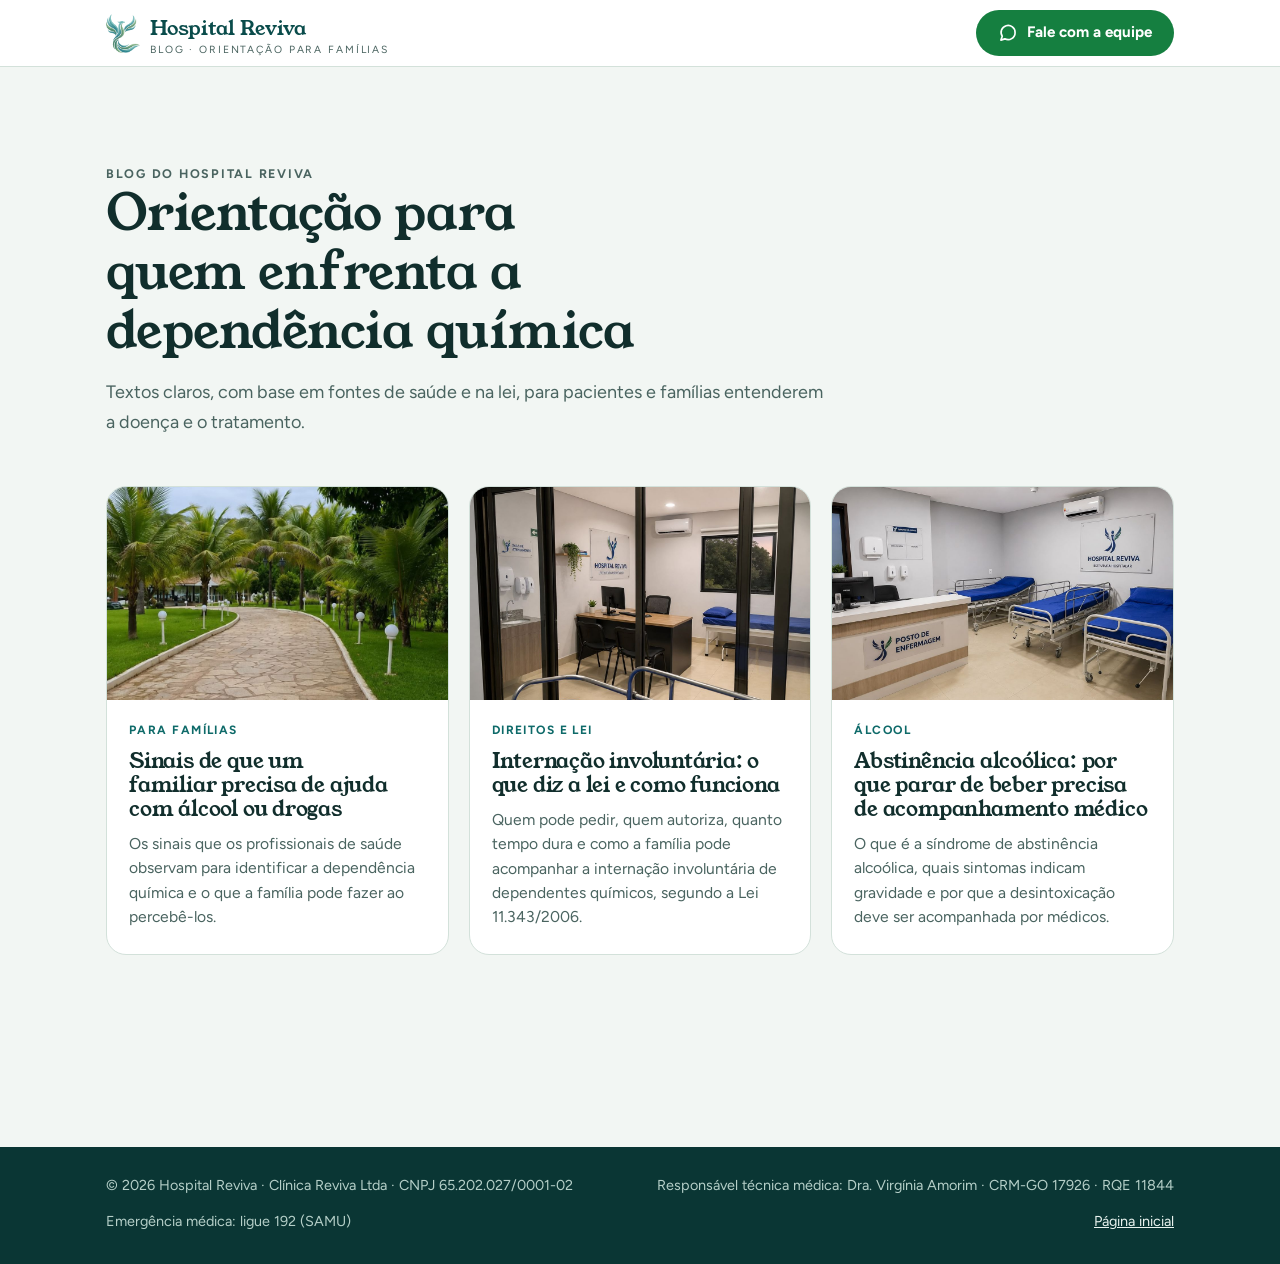
==== blog/index.html @ e524a152 "Adiciona blog, equipe, responsável técnica e dados da empresa - Blog com 3 artigos para famílias (si" ====
<!doctype html>
<html lang="pt-BR">
<head>
<meta charset="utf-8">
<meta name="viewport" content="width=device-width, initial-scale=1, viewport-fit=cover">
<title>Blog do Hospital Reviva | Orientação sobre dependência química</title>
<meta name="description" content="Artigos sobre dependência química, alcoolismo e tratamento para pacientes e famílias, do Hospital Reviva em Anápolis-GO.">
<link rel="canonical" href="https://hospitalreviva.com.br/blog/">
<meta property="og:type" content="article">
<meta property="og:locale" content="pt_BR">
<meta property="og:title" content="Blog do Hospital Reviva | Orientação sobre dependência química">
<meta property="og:description" content="Artigos sobre dependência química, alcoolismo e tratamento para pacientes e famílias, do Hospital Reviva em Anápolis-GO.">
<meta property="og:image" content="https://hospitalreviva.com.br/img/sede-jardim.jpg">
<meta name="theme-color" content="#0D4442">
<link rel="icon" type="image/png" href="../img/fenix.png">
<link rel="preconnect" href="https://fonts.googleapis.com">
<link rel="preconnect" href="https://fonts.gstatic.com" crossorigin>
<link rel="stylesheet" href="https://fonts.googleapis.com/css2?family=Young+Serif&family=Figtree:wght@400;500;600;700&display=swap">
<link rel="stylesheet" href="blog.css">
<script type="application/ld+json">{"@context": "https://schema.org", "@type": "Blog", "name": "Blog do Hospital Reviva", "url": "https://hospitalreviva.com.br/blog/", "inLanguage": "pt-BR", "publisher": {"@type": "Organization", "name": "Hospital Reviva"}}</script>
</head>
<body>
<header class="nav"><div class="wrap">
  <a class="brand" href="../"><img src="../img/fenix.png" alt="" width="34" height="39"><span><strong>Hospital Reviva</strong><small>Blog · Orientação para famílias</small></span></a>
  <a class="btn btn-wa" href="https://wa.me/5562992260937?text=Ol%C3%A1!%20Vim%20pelo%20blog%20do%20Hospital%20Reviva%20e%20gostaria%20de%20orienta%C3%A7%C3%A3o." target="_blank" rel="noopener" data-wa="blog-header"><svg viewBox="0 0 24 24" aria-hidden="true"><path fill="none" stroke="currentColor" stroke-width="2" stroke-linecap="round" stroke-linejoin="round" d="M20.5 11.6a8.4 8.4 0 0 1-12.3 7.4L3.5 20.5l1.6-4.5A8.4 8.4 0 1 1 20.5 11.6Z"/></svg><span>Fale<span class="long"> com a equipe</span></span></a>
</div></header>
<main>
<section class="blog-hero"><div class="wrap">
  <p class="eyebrow">Blog do Hospital Reviva</p>
  <h1>Orientação para quem enfrenta a dependência química</h1>
  <p>Textos claros, com base em fontes de saúde e na lei, para pacientes e famílias entenderem a doença e o tratamento.</p>
</div></section>
<section><div class="wrap"><div class="posts"><a class="post" href="sinais-de-dependencia-quimica.html"><img src="../img/alameda.jpg" alt="" loading="lazy" width="1200" height="750">
  <div><span class="tag">Para famílias</span><h2>Sinais de que um familiar precisa de ajuda com álcool ou drogas</h2><p>Os sinais que os profissionais de saúde observam para identificar a dependência química e o que a família pode fazer ao percebê-los.</p></div></a><a class="post" href="internacao-involuntaria-o-que-diz-a-lei.html"><img src="../img/sala-atendimento.jpg" alt="" loading="lazy" width="1200" height="750">
  <div><span class="tag">Direitos e lei</span><h2>Internação involuntária: o que diz a lei e como funciona</h2><p>Quem pode pedir, quem autoriza, quanto tempo dura e como a família pode acompanhar a internação involuntária de dependentes químicos, segundo a Lei 11.343/2006.</p></div></a><a class="post" href="abstinencia-alcoolica-acompanhamento-medico.html"><img src="../img/posto-enfermagem.jpg" alt="" loading="lazy" width="1200" height="750">
  <div><span class="tag">Álcool</span><h2>Abstinência alcoólica: por que parar de beber precisa de acompanhamento médico</h2><p>O que é a síndrome de abstinência alcoólica, quais sintomas indicam gravidade e por que a desintoxicação deve ser acompanhada por médicos.</p></div></a></div></div></section>
</main>
<footer><div class="wrap">
  <span>© 2026 Hospital Reviva · Clínica Reviva Ltda · CNPJ 65.202.027/0001-02</span>
  <span>Responsável técnica médica: Dra. Virgínia Amorim · CRM-GO 17926 · RQE 11844</span>
  <span>Emergência médica: ligue 192 (SAMU)</span>
  <a href="../">Página inicial</a>
</div></footer>
<nav class="mbar" aria-label="WhatsApp">
  <a class="btn btn-wa" href="https://wa.me/5562992260937?text=Ol%C3%A1!%20Vim%20pelo%20blog%20do%20Hospital%20Reviva%20e%20gostaria%20de%20orienta%C3%A7%C3%A3o." target="_blank" rel="noopener" data-wa="blog-barra-1"><svg viewBox="0 0 24 24" aria-hidden="true"><path fill="none" stroke="currentColor" stroke-width="2" stroke-linecap="round" stroke-linejoin="round" d="M20.5 11.6a8.4 8.4 0 0 1-12.3 7.4L3.5 20.5l1.6-4.5A8.4 8.4 0 1 1 20.5 11.6Z"/></svg> WhatsApp 1</a>
  <a class="btn btn-wa" href="https://wa.me/5562992433763?text=Ol%C3%A1!%20Vim%20pelo%20blog%20do%20Hospital%20Reviva%20e%20gostaria%20de%20orienta%C3%A7%C3%A3o." target="_blank" rel="noopener" data-wa="blog-barra-2"><svg viewBox="0 0 24 24" aria-hidden="true"><path fill="none" stroke="currentColor" stroke-width="2" stroke-linecap="round" stroke-linejoin="round" d="M20.5 11.6a8.4 8.4 0 0 1-12.3 7.4L3.5 20.5l1.6-4.5A8.4 8.4 0 1 1 20.5 11.6Z"/></svg> WhatsApp 2</a>
</nav>
<script>
document.querySelectorAll('[data-wa]').forEach(function(a){a.addEventListener('click',function(){
  try{(window.dataLayer=window.dataLayer||[]).push({event:'whatsapp_click',posicao:a.getAttribute('data-wa')});}catch(_){}
  try{if(window.fbq)window.fbq('track','Contact',{posicao:a.getAttribute('data-wa')});}catch(_){}
});});
</script>
</body>
</html>
---- blog/blog.css ----
/* Blog do Hospital Reviva — mesmas cores e fontes da landing page, leitura em coluna estreita */
:root{
  --bg:#F2F6F3; --surface:#FFFFFF; --ink:#112E2C; --muted:#4A6460; --line:#D3E1DA;
  --teal:#0E6A69; --teal-2:#0A4C4B; --sage:#6E9F80; --sun:#E19A2F;
  --wa:#157F40; --wa-hover:#106A35; --on-wa:#FFFFFF;
  --band:#0D4442; --band-2:#0A3634; --on-band:#E9F3EF; --on-band-muted:#B5CFC8;
  --display:"Young Serif", Georgia, "Times New Roman", serif;
  --body:"Figtree", system-ui, -apple-system, "Segoe UI", Roboto, sans-serif;
}
@media (prefers-color-scheme: dark){ :root:not([data-theme="light"]){
  --bg:#0C1A19; --surface:#132624; --ink:#E3EEEA; --muted:#9BB4AE; --line:#23403C;
  --teal:#5DC0B4; --teal-2:#8BD4C9; --sage:#8DC09E; --sun:#F0B556;
  --wa:#1B9A4E; --wa-hover:#20AD59; --band:#0A3331; --band-2:#082826; color-scheme:dark }}
:root[data-theme="dark"]{
  --bg:#0C1A19; --surface:#132624; --ink:#E3EEEA; --muted:#9BB4AE; --line:#23403C;
  --teal:#5DC0B4; --teal-2:#8BD4C9; --sage:#8DC09E; --sun:#F0B556;
  --wa:#1B9A4E; --wa-hover:#20AD59; --band:#0A3331; --band-2:#082826; color-scheme:dark }
*{box-sizing:border-box}
[hidden]{display:none!important}
html{scroll-behavior:smooth}
body{margin:0;background:var(--bg);color:var(--ink);font-family:var(--body);font-size:18px;line-height:1.7;-webkit-font-smoothing:antialiased;
  padding-top:env(safe-area-inset-top,0px)}
img{max-width:100%;display:block}
a{color:var(--teal)}
:focus-visible{outline:3px solid var(--sun);outline-offset:3px;border-radius:6px}
.wrap{max-width:1100px;margin:0 auto;padding-left:max(16px,env(safe-area-inset-left,0px));padding-right:max(16px,env(safe-area-inset-right,0px))}
h1,h2,h3{font-family:var(--display);font-weight:400;line-height:1.15;text-wrap:balance;letter-spacing:-.01em;margin:0}

/* cabeçalho */
.nav{background:var(--surface);border-bottom:1px solid var(--line);position:sticky;top:env(safe-area-inset-top,0px);z-index:20}
.nav .wrap{display:flex;align-items:center;justify-content:space-between;gap:14px;padding-block:10px}
.brand{display:flex;align-items:center;gap:10px;text-decoration:none;color:inherit}
.brand img{width:34px}
.brand strong{font-family:var(--display);font-weight:400;font-size:1.25rem;color:var(--teal-2)}
.brand small{display:block;font-size:.65rem;letter-spacing:.18em;text-transform:uppercase;color:var(--muted);line-height:1}
.btn{display:inline-flex;align-items:center;justify-content:center;gap:9px;min-height:46px;padding:0 20px;border-radius:999px;
  font:700 .95rem/1 var(--body);text-decoration:none;white-space:nowrap;border:2px solid transparent}
.btn svg{width:20px;height:20px}
.btn-wa{background:var(--wa);color:var(--on-wa)}
.btn-wa:hover{background:var(--wa-hover)}
.btn-ghost{border-color:var(--line);color:var(--ink);background:var(--surface)}

/* índice do blog */
.blog-hero{padding-block:clamp(40px,7vw,80px) 24px}
.eyebrow{font-size:.78rem;font-weight:700;letter-spacing:.14em;text-transform:uppercase;color:var(--teal);margin:0 0 12px}
.blog-hero h1{font-size:clamp(2.1rem,5vw,3.2rem);max-width:18ch}
.blog-hero p{color:var(--muted);max-width:60ch;margin:16px 0 0}
.posts{display:grid;grid-template-columns:repeat(3,minmax(0,1fr));gap:20px;padding-block:24px clamp(56px,8vw,96px)}
.post{display:grid;grid-template-rows:auto 1fr;background:var(--surface);border:1px solid var(--line);border-radius:20px;overflow:hidden;text-decoration:none;color:inherit;transition:transform .2s,border-color .2s}
.post:hover{transform:translateY(-3px);border-color:var(--teal)}
.post img{width:100%;height:auto;aspect-ratio:16/10;object-fit:cover}
.post div{padding:20px 22px 24px;display:grid;gap:10px;align-content:start}
.post .tag{font-size:.75rem;font-weight:700;letter-spacing:.12em;text-transform:uppercase;color:var(--teal)}
.post h2{font-size:1.3rem}
.post p{margin:0;color:var(--muted);font-size:.98rem;line-height:1.55}
@media (max-width:900px){ .posts{grid-template-columns:1fr 1fr} }
@media (max-width:600px){ .posts{grid-template-columns:1fr} }

/* artigo */
.article{padding-block:clamp(36px,6vw,72px)}
.article .head{max-width:760px;margin:0 auto}
.crumbs{font-size:.88rem;color:var(--muted);margin-bottom:18px}
.crumbs a{color:var(--muted)}
.article h1{font-size:clamp(2rem,4.6vw,3rem)}
.meta{color:var(--muted);font-size:.92rem;margin-top:16px}
.cover{max-width:960px;margin:32px auto 0;border-radius:24px;overflow:hidden}
.cover img{width:100%;height:auto;aspect-ratio:21/9;object-fit:cover}
.prose{max-width:720px;margin:40px auto 0;min-width:0}
.prose > * + *{margin-top:1.1em}
.prose h2{font-size:1.65rem;margin-top:1.8em}
.prose h3{font-size:1.25rem;margin-top:1.4em}
.prose p,.prose li{color:var(--ink)}
.prose ul,.prose ol{padding-left:1.3em}
.prose li + li{margin-top:.45em}
.prose strong{color:var(--teal-2)}
.lead{font-size:1.2rem;color:var(--muted)}
.note{background:var(--surface);border:1px solid var(--line);border-left:4px solid var(--sun);border-radius:12px;padding:16px 20px;font-size:.98rem}
.cta{background:var(--band);color:var(--on-band);border-radius:22px;padding:28px 28px 30px;display:grid;gap:14px;margin-top:2em}
.cta h2{color:var(--on-band);font-size:1.5rem;margin:0}
.cta p{color:var(--on-band-muted);margin:0}
.cta .row{display:flex;flex-wrap:wrap;gap:10px}
.sources{font-size:.92rem;color:var(--muted);border-top:1px solid var(--line);padding-top:20px;margin-top:2.4em}
.sources ul{padding-left:1.1em}
.disclaimer{font-size:.88rem;color:var(--muted)}
.more{max-width:720px;margin:48px auto 0;display:grid;gap:12px}
.more a{display:block;padding:16px 20px;background:var(--surface);border:1px solid var(--line);border-radius:14px;text-decoration:none;color:var(--ink);font-weight:600}
.more a:hover{border-color:var(--teal);color:var(--teal)}

footer{background:var(--band-2);color:var(--on-band-muted);font-size:.9rem;margin-top:clamp(56px,8vw,96px)}
footer .wrap{display:flex;justify-content:space-between;gap:12px 28px;flex-wrap:wrap;padding-block:26px 30px}
footer a{color:var(--on-band)}

/* celular: WhatsApp sempre à mão */
.mbar{display:none}
@media (max-width:760px){
  body{padding-bottom:calc(74px + env(safe-area-inset-bottom,0px))}
  .nav .btn .long{display:none}
  .mbar{display:grid;grid-template-columns:1fr 1fr;gap:8px;position:fixed;left:0;right:0;bottom:0;z-index:30;
    padding:10px max(12px,env(safe-area-inset-right,0px)) calc(10px + env(safe-area-inset-bottom,0px)) max(12px,env(safe-area-inset-left,0px));
    background:var(--surface);border-top:1px solid var(--line)}
  .mbar .btn{min-height:48px;padding:0 10px;font-size:.9rem}
}
@media (max-width:420px){ .brand small{display:none} }
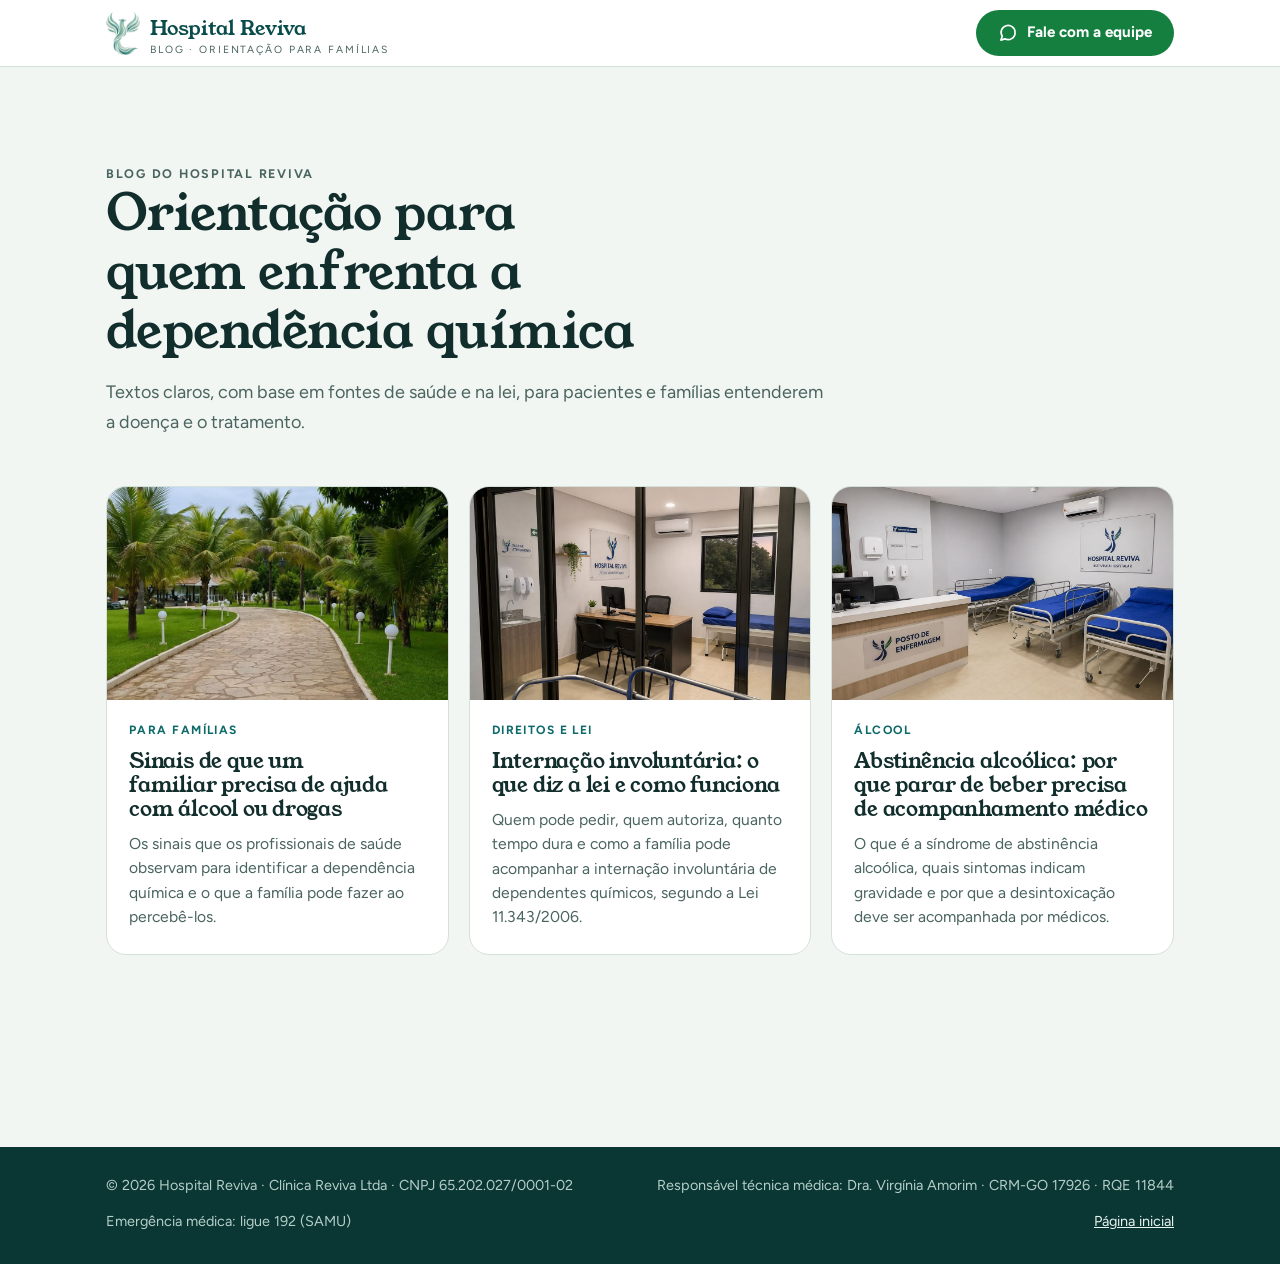
==== commit 2e6e5f84: "Logo oficial, contato rápido e serviços ambulatoriais - Logo oficial da fênix no lugar do recorte, c" ====
--- a/blog/index.html
+++ b/blog/index.html
@@ -12,7 +12,8 @@
 <meta property="og:description" content="Artigos sobre dependência química, alcoolismo e tratamento para pacientes e famílias, do Hospital Reviva em Anápolis-GO.">
 <meta property="og:image" content="https://hospitalreviva.com.br/img/sede-jardim.jpg">
 <meta name="theme-color" content="#0D4442">
-<link rel="icon" type="image/png" href="../img/fenix.png">
+<link rel="icon" type="image/png" sizes="32x32" href="../img/favicon-32.png">
+<link rel="apple-touch-icon" href="../img/apple-touch-icon.png">
 <link rel="preconnect" href="https://fonts.googleapis.com">
 <link rel="preconnect" href="https://fonts.gstatic.com" crossorigin>
 <link rel="stylesheet" href="https://fonts.googleapis.com/css2?family=Young+Serif&family=Figtree:wght@400;500;600;700&display=swap">
@@ -21,7 +22,7 @@
 </head>
 <body>
 <header class="nav"><div class="wrap">
-  <a class="brand" href="../"><img src="../img/fenix.png" alt="" width="34" height="39"><span><strong>Hospital Reviva</strong><small>Blog · Orientação para famílias</small></span></a>
+  <a class="brand" href="../"><img src="../img/fenix.png" alt="" width="34" height="43"><span><strong>Hospital Reviva</strong><small>Blog · Orientação para famílias</small></span></a>
   <a class="btn btn-wa" href="https://wa.me/5562992260937?text=Ol%C3%A1!%20Vim%20pelo%20blog%20do%20Hospital%20Reviva%20e%20gostaria%20de%20orienta%C3%A7%C3%A3o." target="_blank" rel="noopener" data-wa="blog-header"><svg viewBox="0 0 24 24" aria-hidden="true"><path fill="none" stroke="currentColor" stroke-width="2" stroke-linecap="round" stroke-linejoin="round" d="M20.5 11.6a8.4 8.4 0 0 1-12.3 7.4L3.5 20.5l1.6-4.5A8.4 8.4 0 1 1 20.5 11.6Z"/></svg><span>Fale<span class="long"> com a equipe</span></span></a>
 </div></header>
 <main>
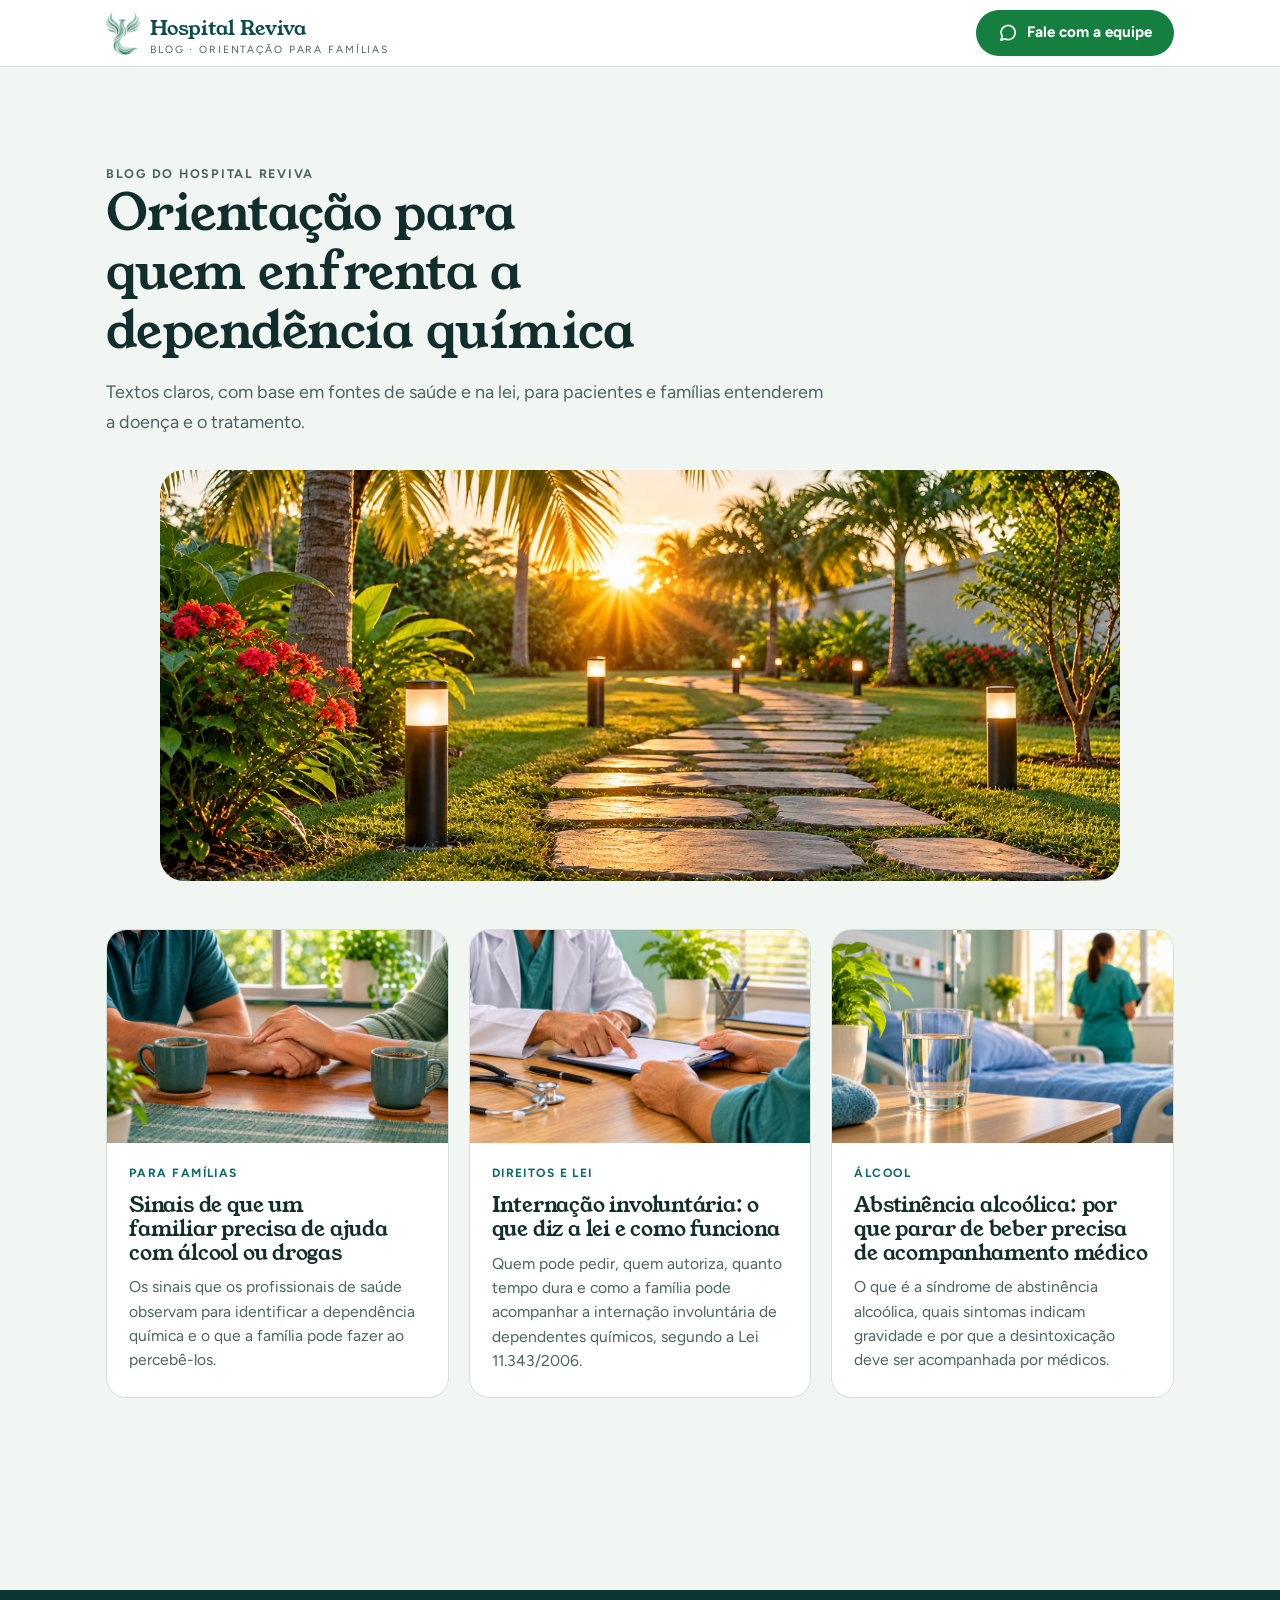
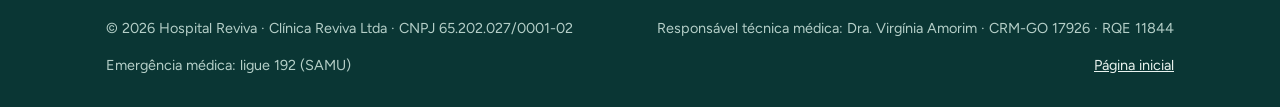
==== commit 28bfdc32: "Imagens próprias para o blog - Capas novas nos três artigos e nos cards da página principal   (mãos " ====
--- a/blog/index.html
+++ b/blog/index.html
@@ -10,7 +10,7 @@
 <meta property="og:locale" content="pt_BR">
 <meta property="og:title" content="Blog do Hospital Reviva | Orientação sobre dependência química">
 <meta property="og:description" content="Artigos sobre dependência química, alcoolismo e tratamento para pacientes e famílias, do Hospital Reviva em Anápolis-GO.">
-<meta property="og:image" content="https://hospitalreviva.com.br/img/sede-jardim.jpg">
+<meta property="og:image" content="https://hospitalreviva.com.br/img/og-reviva.jpg">
 <meta name="theme-color" content="#0D4442">
 <link rel="icon" type="image/png" sizes="32x32" href="../img/favicon-32.png">
 <link rel="apple-touch-icon" href="../img/apple-touch-icon.png">
@@ -30,10 +30,11 @@
   <p class="eyebrow">Blog do Hospital Reviva</p>
   <h1>Orientação para quem enfrenta a dependência química</h1>
   <p>Textos claros, com base em fontes de saúde e na lei, para pacientes e famílias entenderem a doença e o tratamento.</p>
+  <figure class="cover"><img src="../img/blog-caminho.jpg" alt="Caminho de pedras em um jardim com palmeiras ao pôr do sol" width="1600" height="900"></figure>
 </div></section>
-<section><div class="wrap"><div class="posts"><a class="post" href="sinais-de-dependencia-quimica.html"><img src="../img/alameda.jpg" alt="" loading="lazy" width="1200" height="750">
-  <div><span class="tag">Para famílias</span><h2>Sinais de que um familiar precisa de ajuda com álcool ou drogas</h2><p>Os sinais que os profissionais de saúde observam para identificar a dependência química e o que a família pode fazer ao percebê-los.</p></div></a><a class="post" href="internacao-involuntaria-o-que-diz-a-lei.html"><img src="../img/sala-atendimento.jpg" alt="" loading="lazy" width="1200" height="750">
-  <div><span class="tag">Direitos e lei</span><h2>Internação involuntária: o que diz a lei e como funciona</h2><p>Quem pode pedir, quem autoriza, quanto tempo dura e como a família pode acompanhar a internação involuntária de dependentes químicos, segundo a Lei 11.343/2006.</p></div></a><a class="post" href="abstinencia-alcoolica-acompanhamento-medico.html"><img src="../img/posto-enfermagem.jpg" alt="" loading="lazy" width="1200" height="750">
+<section><div class="wrap"><div class="posts"><a class="post" href="sinais-de-dependencia-quimica.html"><img src="../img/blog-sinais.jpg" alt="" loading="lazy" width="1600" height="900">
+  <div><span class="tag">Para famílias</span><h2>Sinais de que um familiar precisa de ajuda com álcool ou drogas</h2><p>Os sinais que os profissionais de saúde observam para identificar a dependência química e o que a família pode fazer ao percebê-los.</p></div></a><a class="post" href="internacao-involuntaria-o-que-diz-a-lei.html"><img src="../img/blog-internacao.jpg" alt="" loading="lazy" width="1600" height="900">
+  <div><span class="tag">Direitos e lei</span><h2>Internação involuntária: o que diz a lei e como funciona</h2><p>Quem pode pedir, quem autoriza, quanto tempo dura e como a família pode acompanhar a internação involuntária de dependentes químicos, segundo a Lei 11.343/2006.</p></div></a><a class="post" href="abstinencia-alcoolica-acompanhamento-medico.html"><img src="../img/blog-abstinencia.jpg" alt="" loading="lazy" width="1600" height="900">
   <div><span class="tag">Álcool</span><h2>Abstinência alcoólica: por que parar de beber precisa de acompanhamento médico</h2><p>O que é a síndrome de abstinência alcoólica, quais sintomas indicam gravidade e por que a desintoxicação deve ser acompanhada por médicos.</p></div></a></div></div></section>
 </main>
 <footer><div class="wrap">
